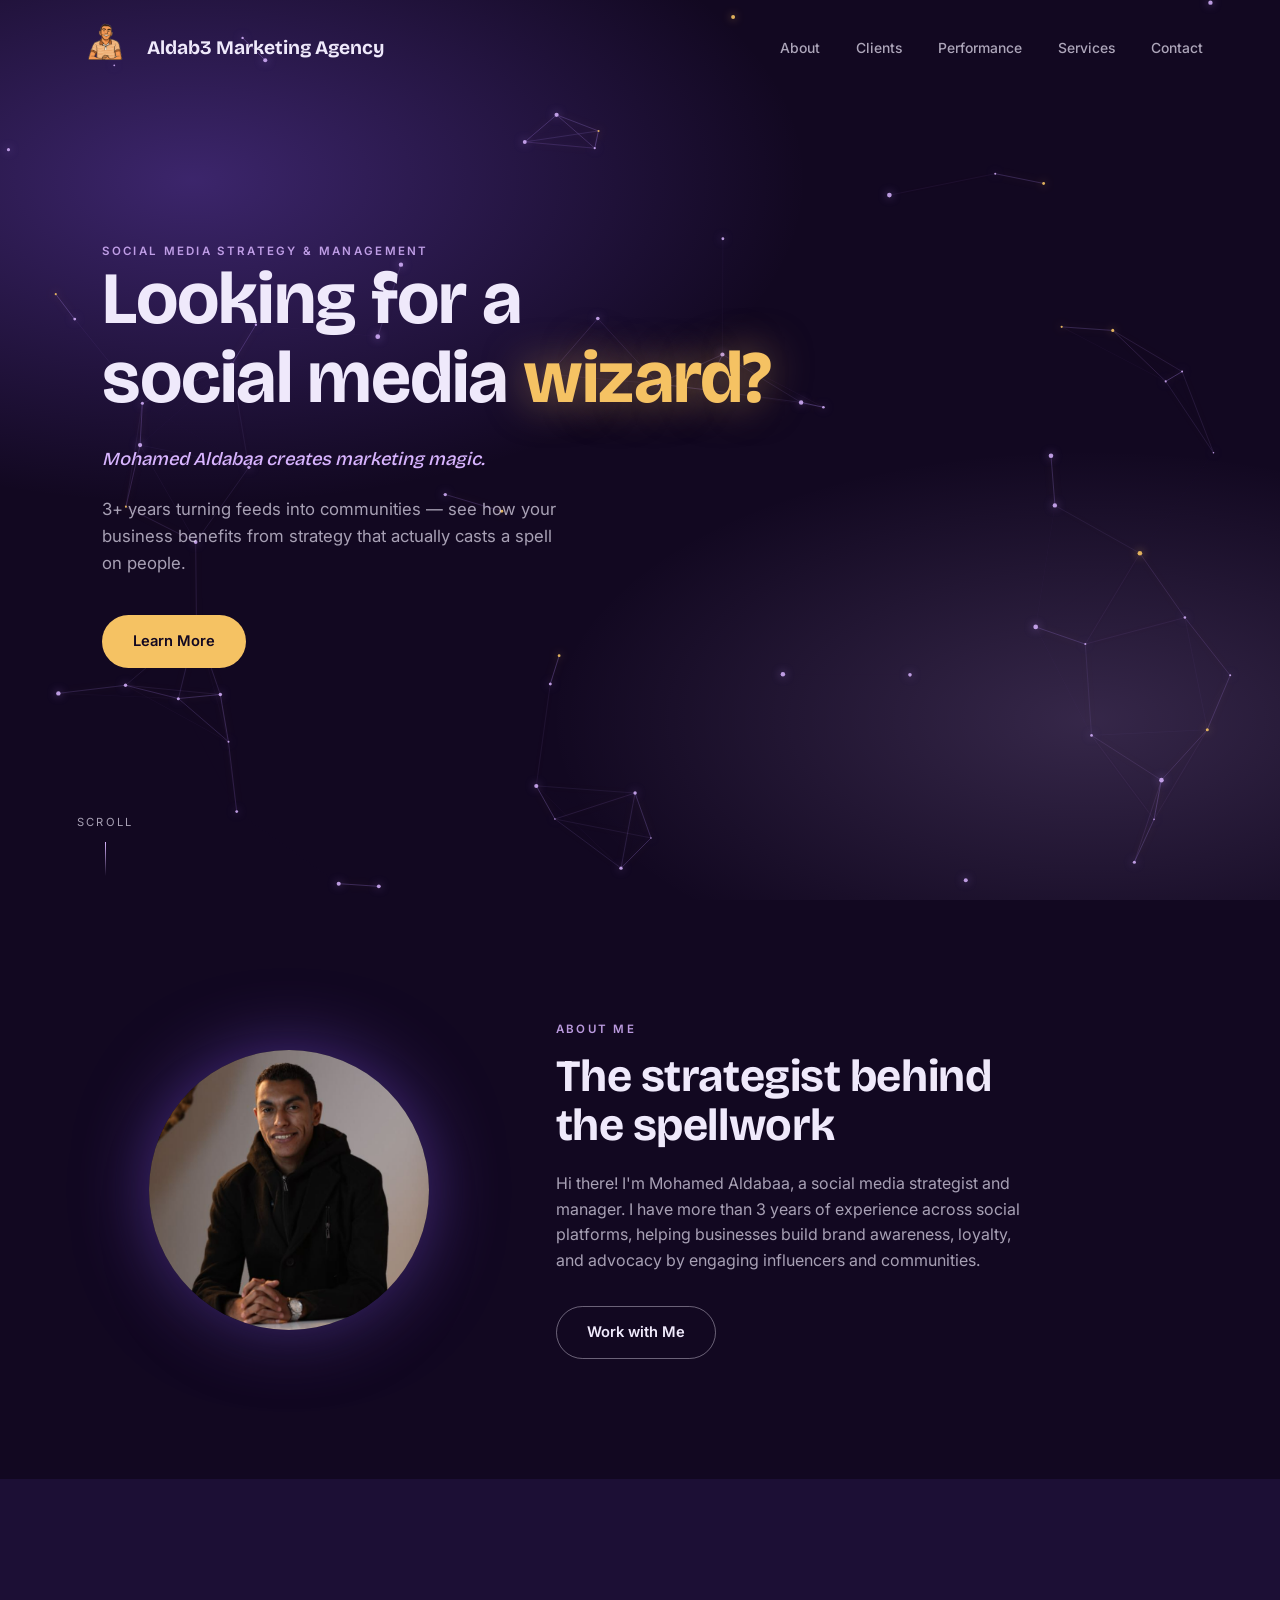
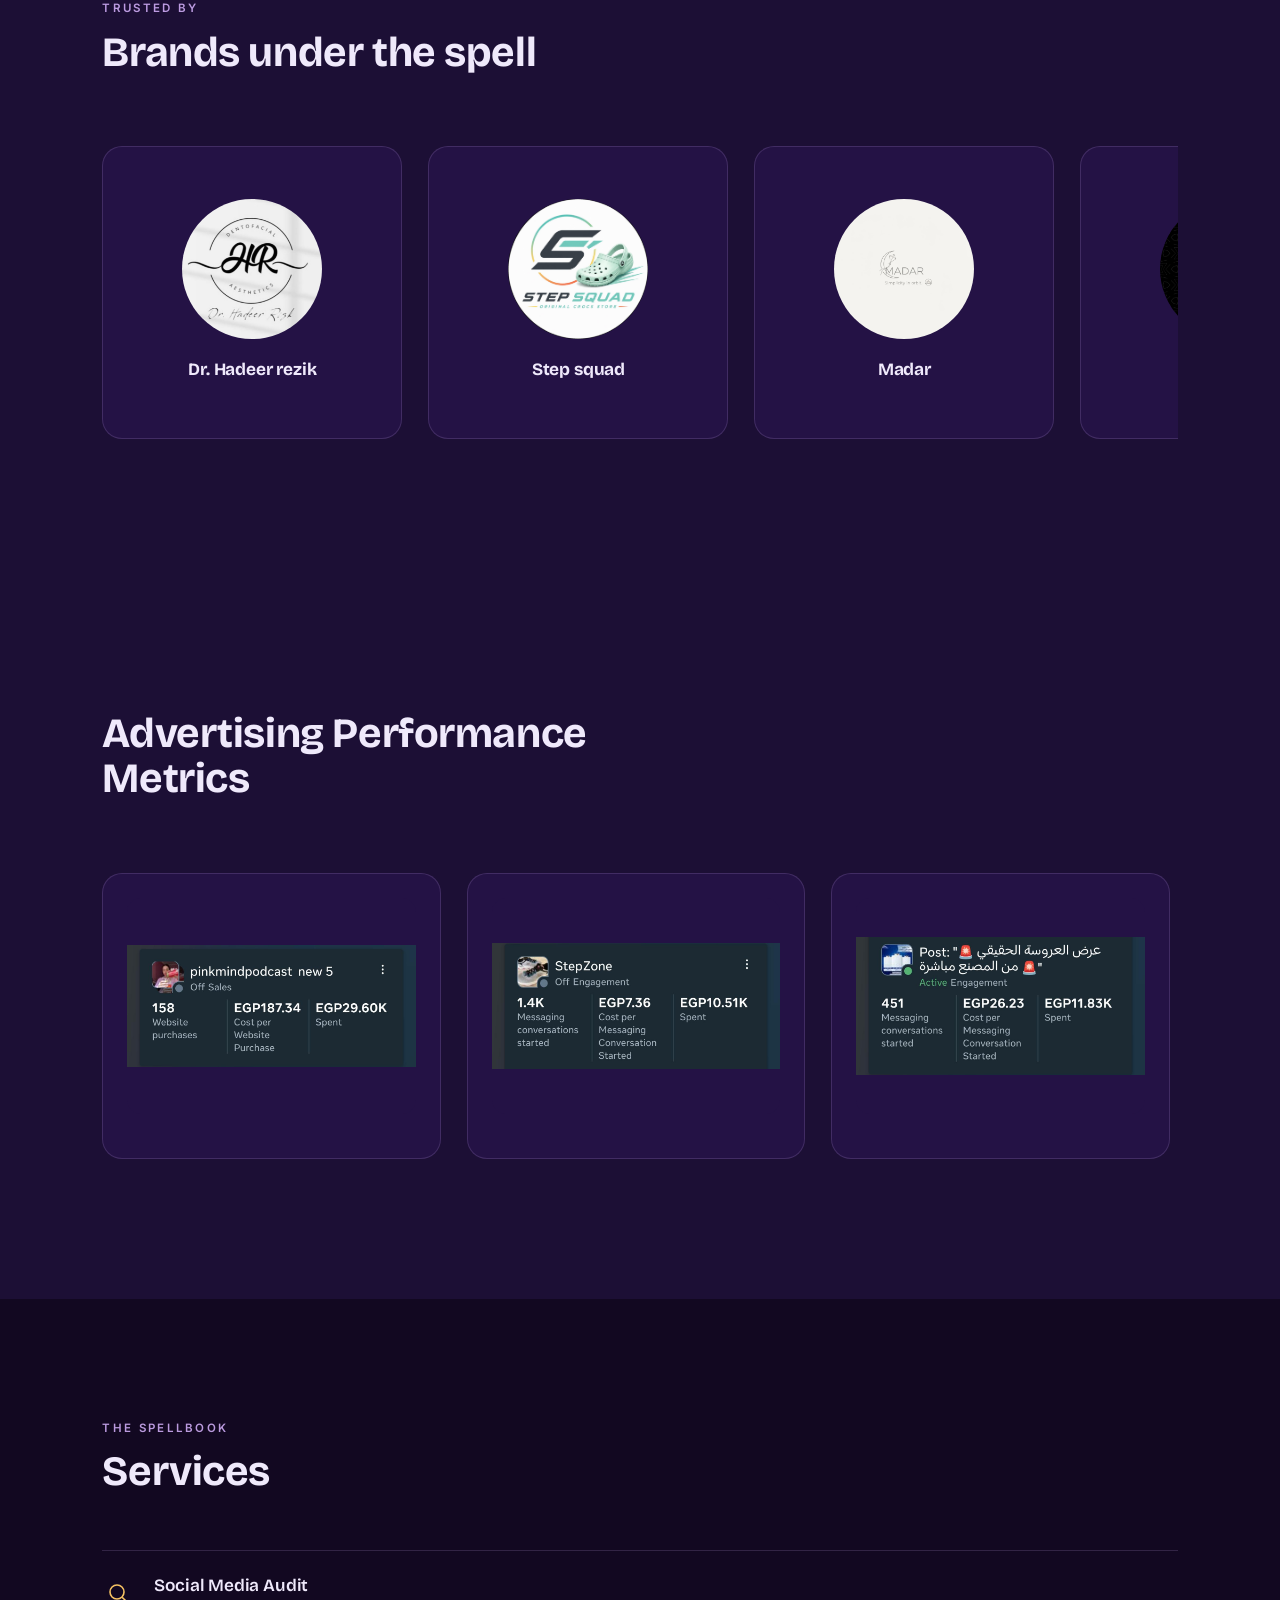
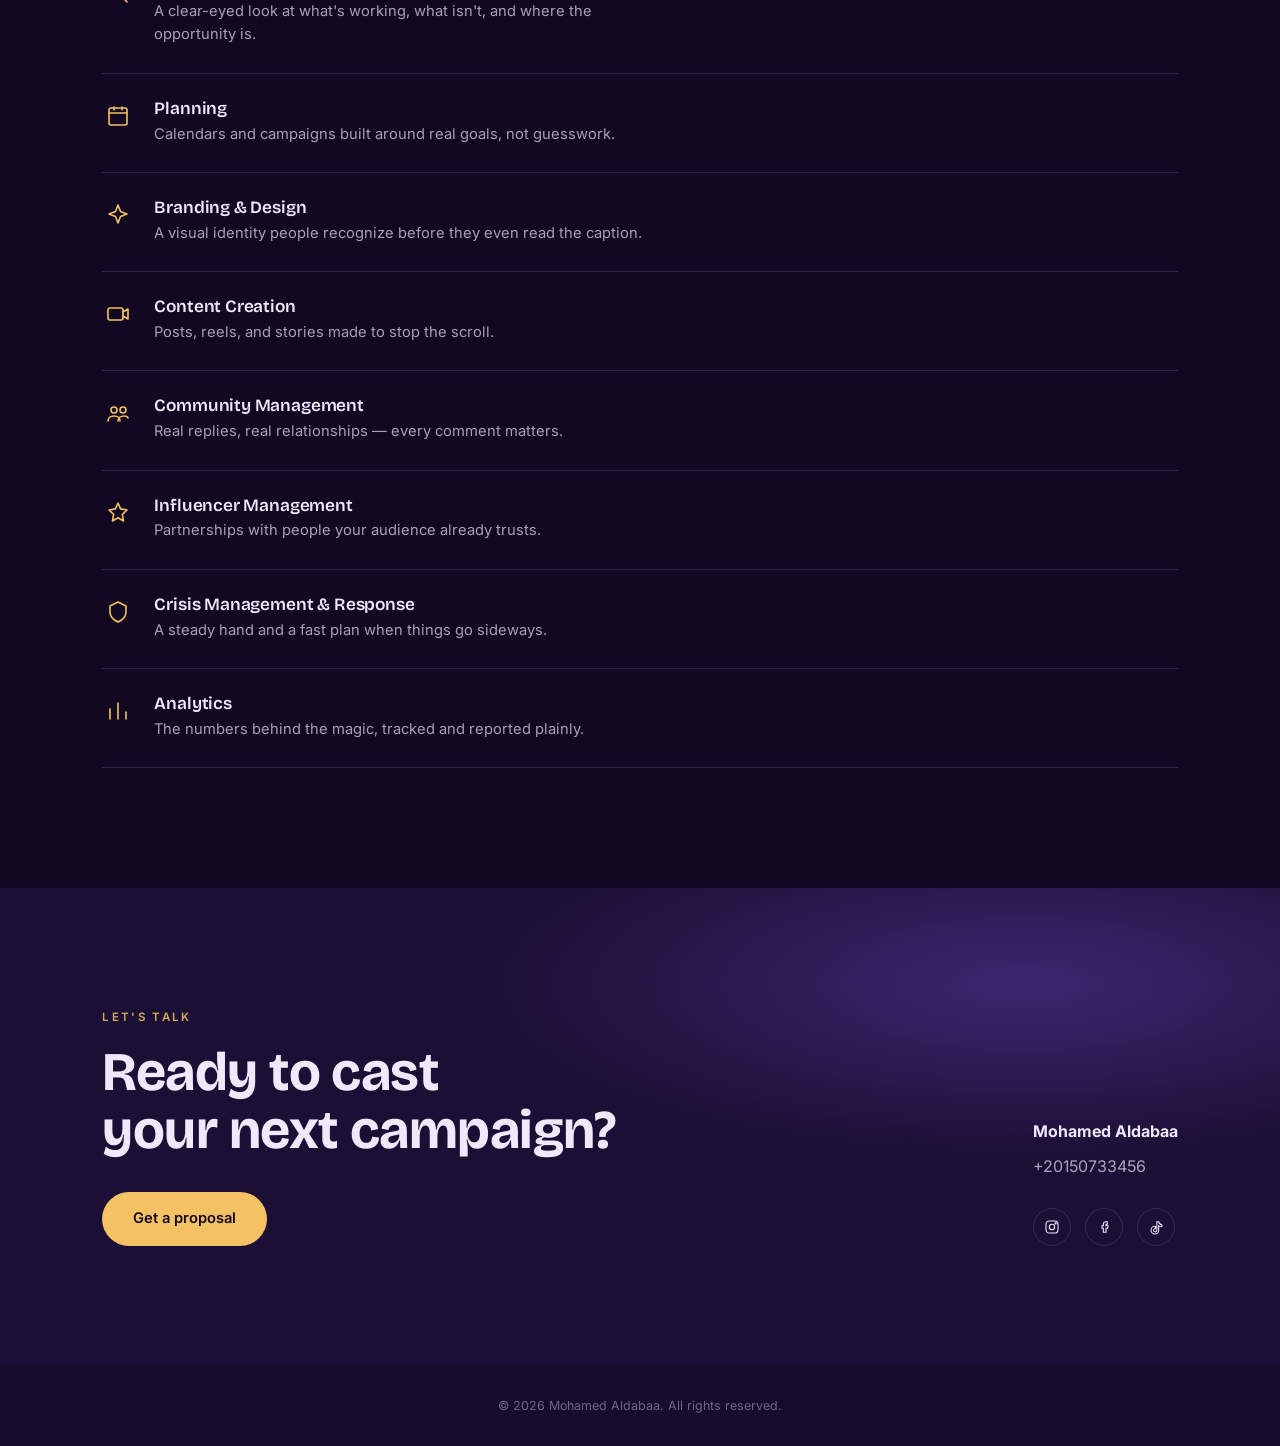
==== index.html @ 06338c3c "first commit" ====
<!DOCTYPE html>
<html lang="en">
<head>
<meta charset="UTF-8">
<meta name="viewport" content="width=device-width, initial-scale=1.0">
<title>Aldab3 Marketing Agency</title>
<link rel="preconnect" href="https://fonts.googleapis.com">
<link rel="preconnect" href="https://fonts.gstatic.com" crossorigin>
<link href="https://fonts.googleapis.com/css2?family=Bricolage+Grotesque:opsz,wght@12..96,400;12..96,500;12..96,600;12..96,700;12..96,800&family=Inter:wght@400;500;600;700&display=swap" rel="stylesheet">
<link rel="stylesheet" href="style.css">
</head>
<body>

<nav id="navbar">
  <a href="#top" class="nav-brand">
    <img src="./images/Adobe Express - file.png" alt="Aldab3 Marketing Agency logo" class="nav-logo">
    <span class="nav-name">Aldab3 Marketing Agency</span>
  </a>

  <button class="nav-toggle" id="navToggle" aria-label="Open menu" aria-expanded="false">
    <span></span><span></span><span></span>
  </button>

  <div class="nav-links" id="navLinks">
    <a href="#about">About</a>
    <a href="#clients">Clients</a>
    <a href="#Performance">Performance</a>
    <a href="#services">Services</a>
    <a href="#contact">Contact</a>
  </div>
</nav>

<!-- HERO -->
<section class="hero" id="top">
  <canvas id="constellation"></canvas>
  <div class="hero-inner">
    <div class="eyebrow">Social Media Strategy &amp; Management</div>
    <h1>Looking for a<br>social media <span class="glow">wizard?</span></h1>
    <p class="tagline">Mohamed Aldabaa creates marketing magic.</p>
    <p class="lede">3+ years turning feeds into communities — see how your business benefits from strategy that actually casts a spell on people.</p>
    <a href="#about" class="btn btn-gold">Learn More</a>
  </div>
  <div class="scroll-cue">Scroll</div>
</section>

<!-- ABOUT -->
<section class="about" id="about">
  <div class="orb-wrap">
    <img class="about-portrait" src="./images/image.png" alt="Mohamed Aldabaa">
  </div>
  <div class="about-copy">
    <div class="eyebrow eyebrow-light">About Me</div>
    <h2>The strategist behind<br>the spellwork</h2>
    <p>Hi there! I'm Mohamed Aldabaa, a social media strategist and manager. I have more than 3 years of experience across social platforms, helping businesses build brand awareness, loyalty, and advocacy by engaging influencers and communities.</p>
    <a href="#contact" class="btn btn-outline">Work with Me</a>
  </div>
</section>

<!-- CLIENTS -->
<section class="clients" id="clients">
  <div class="section-head">
    <div class="eyebrow eyebrow-light">Trusted By</div>
    <h2>Brands under the spell</h2>
  </div>
  <div class="client-grid">
    <div class="client-card">
      <img class="client-mark" src="./images/1.jpeg" alt="Dr. Hadeer Rezik">
      <h3>Dr. Hadeer rezik</h3>
    </div>
    <div class="client-card">
      <img class="client-mark" src="./images/2.jpeg" alt="Step Squad">
      <h3>Step squad</h3>
    </div>
    <div class="client-card">
      <img class="client-mark" src="./images/3.jpeg" alt="Madar">
      <h3>Madar</h3>
    </div>
    <div class="client-card">
      <img class="client-mark" src="./images/4.jpeg" alt="Tie & Suit">
      <h3>Tie & suit</h3>
    </div>
    <div class="client-card">
      <img class="client-mark" src="./images/5.jpeg" alt="Step Zone">
      <h3>Step zone</h3>
    </div>
    <div class="client-card">
      <img class="client-mark" src="./images/6.jpeg" alt="Medbox">
      <h3>Medbox</h3>
    </div>
    <div class="client-card">
      <img class="client-mark" src="./images/7.jpeg" alt="Cake Magic">
      <h3>Cake magic</h3>
    </div>
    <div class="client-card">
      <img class="client-mark" src="./images/8.jpeg" alt="Yehia Mostafa Y&M">
      <h3>Yehia mostafa y&m</h3>
    </div>
    <div class="client-card">
      <img class="client-mark" src="./images/9.jpeg" alt="Veloura">
      <h3>Veloura</h3>
    </div>
    <div class="client-card">
      <img class="client-mark" src="./images/10.jpeg" alt="ابو سمرا">
      <h3>ابو سمرا</h3>
    </div>
    <div class="client-card">
      <img class="client-mark" src="./images/11.jpeg" alt="Dr. George Gamil">
      <h3>Dr. George gamil</h3>
    </div>
    <div class="client-card">
      <img class="client-mark" src="./images/12.jpeg" alt="العالمي للاطراف الصناعية">
      <h3>العالمي للاطراف الصناعية</h3>
    </div>
    <div class="client-card">
      <img class="client-mark" src="./images/13.jpeg" alt="مسمط الجامد">
      <h3>مسمط الجامد</h3>
    </div>
    <div class="client-card">
      <img class="client-mark" src="./images/14.jpeg" alt="Sobek Foam Mattress">
      <h3>Sobek foam mattress</h3>
    </div>
    <div class="client-card">
      <img class="client-mark" src="./images/15.jpeg" alt="Warshtna">
      <h3>Warshtna</h3>
    </div>
    <div class="client-card">
      <img class="client-mark" src="./images/16.jpeg" alt="Mimi Boutique">
      <h3>mimi boutiqua</h3>
    </div>
    <div class="client-card">
      <img class="client-mark" src="./images/17.jpeg" alt="مؤسسة الالفي">
      <h3>مؤسسة الالفي</h3>
    </div>
    <div class="client-card">
      <img class="client-mark" src="./images/18.jpeg" alt="Velvet">
      <h3>velvet</h3>
    </div>
    <div class="client-card">
      <img class="client-mark" src="./images/19.jpeg" alt="Arkadaşlar Showroom">
      <h3>Arkadaşlar Showroom</h3>
    </div>
    <div class="client-card">
      <img class="client-mark" src="./images/20.jpeg" alt="New House">
      <h3>new house</h3>
    </div>
    <div class="client-card">
      <img class="client-mark" src="./images/21.jpeg" alt="Little Boutique">
      <h3>little boutique</h3>
    </div>
    <div class="client-card">
      <img class="client-mark" src="./images/22.jpeg" alt="BlinKitchen">
      <h3>BlinKitchen</h3>
    </div>
  </div>
</section>

<!-- PERFORMANCE -->
<section class="Performance" id="Performance">
  <div class="section-head">
    <h2>Advertising Performance Metrics</h2>
  </div>
  <div class="Performance-grid">
    <div class="Performance-card"><img class="Performance-mark" src="./images/p1.jpeg" alt="Performance metric 1"></div>
    <div class="Performance-card"><img class="Performance-mark" src="./images/p2.jpeg" alt="Performance metric 2"></div>
    <div class="Performance-card"><img class="Performance-mark" src="./images/p3.jpeg" alt="Performance metric 3"></div>
    <div class="Performance-card"><img class="Performance-mark" src="./images/p4.jpeg" alt="Performance metric 4"></div>
    <div class="Performance-card"><img class="Performance-mark" src="./images/p5.jpeg" alt="Performance metric 5"></div>
    <div class="Performance-card"><img class="Performance-mark" src="./images/p6.jpeg" alt="Performance metric 6"></div>
    <div class="Performance-card"><img class="Performance-mark" src="./images/p7.jpeg" alt="Performance metric 7"></div>
    <div class="Performance-card"><img class="Performance-mark" src="./images/p8.jpeg" alt="Performance metric 8"></div>
    <div class="Performance-card"><img class="Performance-mark" src="./images/p9.jpeg" alt="Performance metric 9"></div>
    <div class="Performance-card"><img class="Performance-mark" src="./images/p10.jpeg" alt="Performance metric 10"></div>
  </div>
</section>

<!-- SERVICES -->
<section class="services" id="services">
  <div class="section-head">
    <div class="eyebrow eyebrow-light">The Spellbook</div>
    <h2>Services</h2>
  </div>
  <div class="service-list">
    <div class="service-row">
      <svg viewBox="0 0 24 24" fill="none" stroke-width="1.6" stroke-linecap="round" stroke-linejoin="round"><circle cx="11" cy="11" r="7"/><path d="M21 21l-4.3-4.3"/></svg>
      <div><h4>Social Media Audit</h4><p>A clear-eyed look at what's working, what isn't, and where the opportunity is.</p></div>
    </div>
    <div class="service-row">
      <svg viewBox="0 0 24 24" fill="none" stroke-width="1.6" stroke-linecap="round" stroke-linejoin="round"><rect x="3" y="4" width="18" height="17" rx="2"/><path d="M3 9h18M8 3v3M16 3v3"/></svg>
      <div><h4>Planning</h4><p>Calendars and campaigns built around real goals, not guesswork.</p></div>
    </div>
    <div class="service-row">
      <svg viewBox="0 0 24 24" fill="none" stroke-width="1.6" stroke-linecap="round" stroke-linejoin="round"><path d="M12 2l2.5 6.5L21 11l-6.5 2.5L12 20l-2.5-6.5L3 11l6.5-2.5L12 2z"/></svg>
      <div><h4>Branding &amp; Design</h4><p>A visual identity people recognize before they even read the caption.</p></div>
    </div>
    <div class="service-row">
      <svg viewBox="0 0 24 24" fill="none" stroke-width="1.6" stroke-linecap="round" stroke-linejoin="round"><rect x="2" y="6" width="15" height="12" rx="2"/><path d="M17 10l5-3v10l-5-3"/></svg>
      <div><h4>Content Creation</h4><p>Posts, reels, and stories made to stop the scroll.</p></div>
    </div>
    <div class="service-row">
      <svg viewBox="0 0 24 24" fill="none" stroke-width="1.6" stroke-linecap="round" stroke-linejoin="round"><circle cx="8" cy="9" r="3"/><circle cx="17" cy="9" r="3"/><path d="M2 20c0-3 2.5-5 6-5s6 2 6 5M12 20c0-3 2.5-5 6-5s3.5.7 4 2"/></svg>
      <div><h4>Community Management</h4><p>Real replies, real relationships — every comment matters.</p></div>
    </div>
    <div class="service-row">
      <svg viewBox="0 0 24 24" fill="none" stroke-width="1.6" stroke-linecap="round" stroke-linejoin="round"><path d="M12 2l2.6 5.9L21 9l-4.6 4.3L17.5 20 12 16.8 6.5 20l1.1-6.7L3 9l6.4-1.1z"/></svg>
      <div><h4>Influencer Management</h4><p>Partnerships with people your audience already trusts.</p></div>
    </div>
    <div class="service-row">
      <svg viewBox="0 0 24 24" fill="none" stroke-width="1.6" stroke-linecap="round" stroke-linejoin="round"><path d="M12 2l8 4v6c0 5-3.5 8-8 10-4.5-2-8-5-8-10V6l8-4z"/></svg>
      <div><h4>Crisis Management &amp; Response</h4><p>A steady hand and a fast plan when things go sideways.</p></div>
    </div>
    <div class="service-row">
      <svg viewBox="0 0 24 24" fill="none" stroke-width="1.6" stroke-linecap="round" stroke-linejoin="round"><path d="M4 20V10M12 20V4M20 20v-7"/></svg>
      <div><h4>Analytics</h4><p>The numbers behind the magic, tracked and reported plainly.</p></div>
    </div>
  </div>
</section>

<!-- CONTACT -->
<section class="contact" id="contact">
  <div class="contact-inner">
    <div>
      <div class="eyebrow eyebrow-gold">Let's Talk</div>
      <h2>Ready to cast<br>your next campaign?</h2>
      <a href="https://wa.me/201500733464" target="_blank" rel="noopener noreferrer" class="btn btn-gold">Get a proposal</a>
    </div>
    <div class="contact-details">
      <strong>Mohamed Aldabaa</strong>
      <a href="tel:+20150733456">+20150733456</a>
      <div class="social-row">
        <a href="https://www.instagram.com/aldab3_marketing_agency?igsh=czY4cTB5dm95azB4" target="_blank" rel="noopener noreferrer" aria-label="Instagram"><svg viewBox="0 0 24 24" fill="none" stroke-width="1.6"><rect x="3" y="3" width="18" height="18" rx="5"/><circle cx="12" cy="12" r="4"/><circle cx="17.5" cy="6.5" r="1"/></svg></a>
        <a href="https://www.facebook.com/Aldab3MarketingAgency" target="_blank" rel="noopener noreferrer" aria-label="Facebook"><svg viewBox="0 0 24 24" fill="none" stroke-width="1.6"><path d="M15 8h2V4h-2a4 4 0 00-4 4v2H9v4h2v6h4v-6h2.5l.5-4H15V8z"/></svg></a>
        <a href="https://www.tiktok.com/@mohamedaldab3elmarkter?_r=1&_t=ZS-97hzvZXTB9p" target="_blank" rel="noopener noreferrer" aria-label="TikTok"><svg viewBox="0 0 24 24" fill="none" stroke-width="1.6"><path d="M16 4c.5 2.5 2.2 4.3 4.7 4.6v3.1c-1.7.1-3.3-.4-4.7-1.4v6.4a5.7 5.7 0 11-5.7-5.7c.3 0 .6 0 .9.1v3.2a2.5 2.5 0 102.1 2.5V4h2.7z"/></svg></a>
      </div>
    </div>
  </div>
</section>

<footer>© 2026 Mohamed Aldabaa. All rights reserved.</footer>

<script>
  const nav = document.getElementById('navbar');
  window.addEventListener('scroll', () => {
    if(window.scrollY > 40){ nav.classList.add('scrolled'); }
    else{ nav.classList.remove('scrolled'); }
  });

  // Constellation network — the signature hero moment
  const canvas = document.getElementById('constellation');
  const ctx = canvas.getContext('2d');
  const reduceMotion = window.matchMedia('(prefers-reduced-motion: reduce)').matches;
  let w, h, points;

  function resize(){
    w = canvas.width = canvas.offsetWidth * devicePixelRatio;
    h = canvas.height = canvas.offsetHeight * devicePixelRatio;
  }

  function initPoints(){
    // fewer particles on small/mobile screens to keep things smooth
    const isMobile = canvas.offsetWidth < 700;
    const cap = isMobile ? 30 : 70;
    const count = Math.min(cap, Math.floor((canvas.offsetWidth * canvas.offsetHeight) / 16000));
    points = Array.from({length: count}, () => ({
      x: Math.random() * w,
      y: Math.random() * h,
      vx: (Math.random() - 0.5) * 0.25 * devicePixelRatio,
      vy: (Math.random() - 0.5) * 0.25 * devicePixelRatio,
      r: (Math.random() * 1.6 + 0.8) * devicePixelRatio,
      gold: Math.random() < 0.12
    }));
  }

  function draw(){
    ctx.clearRect(0, 0, w, h);
    const linkDist = 130 * devicePixelRatio;

    for(let i = 0; i < points.length; i++){
      const p = points[i];
      if(!reduceMotion){
        p.x += p.vx; p.y += p.vy;
        if(p.x < 0 || p.x > w) p.vx *= -1;
        if(p.y < 0 || p.y > h) p.vy *= -1;
      }
      for(let j = i + 1; j < points.length; j++){
        const q = points[j];
        const dx = p.x - q.x, dy = p.y - q.y;
        const dist = Math.sqrt(dx*dx + dy*dy);
        if(dist < linkDist){
          ctx.strokeStyle = `rgba(180,140,255,${(1 - dist/linkDist) * 0.35})`;
          ctx.lineWidth = 1 * devicePixelRatio;
          ctx.beginPath();
          ctx.moveTo(p.x, p.y);
          ctx.lineTo(q.x, q.y);
          ctx.stroke();
        }
      }
    }
    for(const p of points){
      ctx.beginPath();
      ctx.arc(p.x, p.y, p.r, 0, Math.PI * 2);
      ctx.fillStyle = p.gold ? 'rgba(245,194,99,0.9)' : 'rgba(216,180,255,0.85)';
      ctx.shadowBlur = 8 * devicePixelRatio;
      ctx.shadowColor = p.gold ? 'rgba(245,194,99,0.8)' : 'rgba(180,140,255,0.8)';
      ctx.fill();
    }
    if(!reduceMotion) requestAnimationFrame(draw);
  }

  function start(){
    resize();
    initPoints();
    draw();
  }
  window.addEventListener('resize', () => { resize(); initPoints(); if(reduceMotion) draw(); });
  start();
  const navToggle = document.getElementById('navToggle');
const navLinks = document.getElementById('navLinks');

navToggle.addEventListener('click', () => {
  const isOpen = navLinks.classList.toggle('open');
  navToggle.classList.toggle('open', isOpen);
  navToggle.setAttribute('aria-expanded', isOpen);
});

// close the menu after tapping a link
navLinks.querySelectorAll('a').forEach(link => {
  link.addEventListener('click', () => {
    navLinks.classList.remove('open');
    navToggle.classList.remove('open');
    navToggle.setAttribute('aria-expanded', 'false');
  });
});
</script>

</body>
</html>
---- style.css ----
:root{
  --void:#120821;
  --void-soft:#1C0F35;
  --panel:#241245;
  --violet:#8A5CF6;
  --violet-deep:#6A3FD1;
  --orchid:#D8B4FF;
  --gold:#F5C263;
  --mist:#EFE9FB;
  --mist-dim:rgba(239,233,251,0.68);
  --hairline:rgba(216,180,255,0.16);
}

*{margin:0;padding:0;box-sizing:border-box;}
html{scroll-behavior:smooth;}

body{
  background:var(--void);
  color:var(--mist);
  font-family:'Inter', sans-serif;
  font-weight:400;
  line-height:1.6;
  overflow-x:hidden;
}

h1,h2,h3,h4{
  font-family:'Bricolage Grotesque', sans-serif;
  font-weight:700;
  line-height:1.08;
  letter-spacing:-0.01em;
  color:var(--mist);
}

a{color:inherit;text-decoration:none;}

.eyebrow{
  font-size:0.72rem;
  letter-spacing:0.2em;
  text-transform:uppercase;
  font-weight:600;
  color:var(--orchid);
  opacity:0.85;
}
.eyebrow-light{color:var(--orchid);}
.eyebrow-gold{color:var(--gold);}

.btn{
  display:inline-flex;
  align-items:center;
  gap:8px;
  padding:14px 30px;
  border-radius:100px;
  font-family:'Inter',sans-serif;
  font-weight:600;
  font-size:0.92rem;
  cursor:pointer;
  border:1.5px solid transparent;
  transition:transform 0.25s ease, box-shadow 0.25s ease, background 0.25s ease;
}
.btn:hover{transform:translateY(-2px);}
.btn-gold{
  background:var(--gold);
  color:var(--void);
}
.btn-gold:hover{box-shadow:0 12px 30px -8px rgba(245,194,99,0.55);}
.btn-outline{
  border-color:rgba(239,233,251,0.4);
  color:var(--mist);
}
.btn-outline:hover{background:var(--mist);color:var(--void);border-color:var(--mist);}

section{padding:120px 8vw;}
@media(max-width:720px){section{padding:80px 6vw;}}

/* ===== NAV ===== */
nav{
  position:fixed;
  top:0;left:0;right:0;
  z-index:100;
  display:flex;
  justify-content:space-between;
  align-items:center;
  padding:20px 6vw;
  background:rgba(18,8,33,0);
  transition:background 0.3s ease, box-shadow 0.3s ease, padding 0.3s ease;
}
nav.scrolled{
  background:rgba(18,8,33,0.88);
  backdrop-filter:blur(12px);
  box-shadow:0 1px 0 var(--hairline);
  padding:12px 6vw;
}
.nav-brand{
  display:flex;
  align-items:center;
  gap:14px;
  min-width:0; /* allows flex children to shrink instead of overflowing */
}
.nav-logo{
  height:56px;
  width:auto;
  object-fit:contain;
  flex-shrink:0;
}
.nav-name{
  font-family:'Bricolage Grotesque',sans-serif;
  font-weight:700;
  font-size:1.2rem;
  color:var(--mist);
  white-space:nowrap;
  overflow:hidden;
  text-overflow:ellipsis;
}
.nav-links{gap:36px;font-size:0.87rem;font-weight:500;display:none;}
.nav-links a{opacity:0.7;transition:opacity 0.2s;}
.nav-links a:hover{opacity:1;color:var(--orchid);}
@media(min-width:760px){.nav-links{display:flex;}}

@media(max-width:600px){
  .nav-logo{height:40px;}
  .nav-name{font-size:0.95rem;}
}

/* ===== HERO ===== */
.hero{
  position:relative;
  min-height:100vh;
  display:flex;
  flex-direction:column;
  justify-content:center;
  align-items:flex-start;
  padding-top:130px;
  background:
    radial-gradient(ellipse 80% 60% at 15% 20%, rgba(138,92,246,0.35), transparent 60%),
    radial-gradient(ellipse 70% 50% at 85% 80%, rgba(216,180,255,0.18), transparent 60%),
    var(--void);
  overflow:hidden;
}
#constellation{
  position:absolute;
  inset:0;
  width:100%;
  height:100%;
  z-index:1;
}
.hero-inner{
  position:relative;
  z-index:2;
  max-width:680px;
}
.hero h1{
  font-size:clamp(2.2rem,6vw,4.6rem);
  margin-bottom:26px;
}
.hero .glow{
  color:var(--gold);
  text-shadow:0 0 40px rgba(245,194,99,0.5);
}
.hero .tagline{
  font-family:'Bricolage Grotesque',sans-serif;
  font-weight:500;
  font-style:italic;
  font-size:1.15rem;
  color:var(--orchid);
  margin-bottom:22px;
}
.hero .lede{
  font-size:1.05rem;
  max-width:460px;
  color:var(--mist-dim);
  margin-bottom:38px;
}
.scroll-cue{
  position:absolute;
  bottom:24px;
  left:6vw;
  z-index:2;
  font-size:0.7rem;
  letter-spacing:0.2em;
  text-transform:uppercase;
  color:var(--mist-dim);
}
.scroll-cue::after{
  content:"";
  display:block;
  width:1px;height:34px;
  background:linear-gradient(var(--orchid),transparent);
  margin:10px auto 0;
}
@media(max-width:600px){
  .hero{padding-top:110px;}
  .scroll-cue{display:none;} /* saves vertical space on short mobile screens */
}

/* ===== DIVIDER STRIP ===== */
.divider-strip{
  padding:34px 8vw;
  display:flex;
  flex-wrap:wrap;
  justify-content:center;
  align-items:center;
  gap:18px;
  background:var(--void-soft);
  border-top:1px solid var(--hairline);
  border-bottom:1px solid var(--hairline);
  font-family:'Bricolage Grotesque',sans-serif;
  font-weight:600;
  font-size:0.85rem;
  letter-spacing:0.06em;
  text-transform:uppercase;
  color:var(--mist-dim);
}
.divider-strip i{color:var(--violet);font-style:normal;opacity:0.7;}
.divider-strip:empty{display:none;} /* collapses the bar when there's no content in it */

/* ===== ABOUT ===== */
.about{
  display:grid;
  grid-template-columns:0.75fr 1.25fr;
  gap:80px;
  align-items:center;
}
@media(max-width:900px){.about{grid-template-columns:1fr;gap:48px;}}

.orb-wrap{display:flex;justify-content:center;}

.about-portrait{
  width:280px;
  height:280px;
  border-radius:50%;
  object-fit:cover;
  box-shadow:0 0 80px -10px rgba(138,92,246,0.6), 0 30px 60px -20px rgba(0,0,0,0.5);
}
@media(max-width:600px){
  .about-portrait{width:200px;height:200px;}
}

.about-copy h2{font-size:clamp(1.8rem,3.6vw,2.8rem);margin:14px 0 22px;}
.about-copy p{max-width:480px;color:var(--mist-dim);margin-bottom:32px;}

/* ===== CLIENTS ===== */
.clients{background:var(--void-soft);}
.section-head{max-width:560px;margin-bottom:56px;}
.section-head h2{font-size:clamp(1.8rem,3.6vw,2.6rem);margin-top:12px;}

.client-grid{
  display:flex;
  gap:26px;
  overflow-x:auto;
  scroll-snap-type:x mandatory;
  padding:16px 4px 20px;
  -webkit-overflow-scrolling:touch;
  scrollbar-width:thin;
  scrollbar-color:var(--violet) var(--void-soft);
}
.client-grid::-webkit-scrollbar{height:8px;}
.client-grid::-webkit-scrollbar-track{background:var(--void-soft);border-radius:10px;}
.client-grid::-webkit-scrollbar-thumb{background:var(--violet);border-radius:10px;}

.client-card{
  flex:0 0 300px;
  scroll-snap-align:start;
  background:var(--panel);
  border:1px solid var(--hairline);
  border-radius:20px;
  padding:52px 32px;
  text-align:center;
  transition:transform 0.3s ease, box-shadow 0.3s ease, border-color 0.3s ease;
}
.client-card:hover{
  transform:translateY(-6px);
  border-color:rgba(216,180,255,0.4);
  box-shadow:0 24px 50px -20px rgba(138,92,246,0.45);
}

.client-mark{
  width:140px;
  height:140px;
  margin:0 auto 22px;
  border-radius:50%;
  object-fit:cover;
  display:block;
  background:linear-gradient(150deg,var(--violet),var(--violet-deep));
}
.client-card h3{font-size:1.08rem;margin-bottom:6px;}
.client-card p{font-size:0.85rem;color:var(--mist-dim);margin:0;}

@media(max-width:600px){
  .client-card{
    flex:0 0 78%;
    padding:36px 22px;
  }
  .client-mark{
    width:110px;
    height:110px;
  }
}

/* ===== PERFORMANCE ===== */
.Performance{background:var(--void-soft);}

.Performance-grid{
  display:flex;
  gap:26px;
  overflow-x:auto;
  scroll-snap-type:x mandatory;
  padding:16px 4px 20px;
  -webkit-overflow-scrolling:touch;
  scrollbar-width:thin;
  scrollbar-color:var(--violet) var(--void-soft);
}
.Performance-grid::-webkit-scrollbar{height:8px;}
.Performance-grid::-webkit-scrollbar-track{background:var(--void);border-radius:10px;}
.Performance-grid::-webkit-scrollbar-thumb{background:var(--violet);border-radius:10px;}

.Performance-card{
  flex:0 0 calc((100% - 52px) / 3);
  scroll-snap-align:start;
  background:var(--panel);
  border:1px solid var(--hairline);
  border-radius:20px;
  padding:24px;
  text-align:center;
  transition:transform 0.3s ease, box-shadow 0.3s ease, border-color 0.3s ease;
}
.Performance-card:hover{
  transform:translateY(-6px);
  border-color:rgba(216,180,255,0.4);
  box-shadow:0 24px 50px -20px rgba(138,92,246,0.45);
}
@media(max-width:900px){
  .Performance-card{flex:0 0 calc((100% - 26px) / 2);}
}
@media(max-width:600px){
  .Performance-card{flex:0 0 85%;padding:18px;}
}

.Performance-mark{
  width:100%;
  aspect-ratio:4/3;
  height:auto;
  margin:0 0 12px;
  border-radius:14px;
  object-fit:contain;
  background:var(--panel);
}
.Performance-card h3{font-size:1.08rem;margin-bottom:6px;}
.Performance-card p{font-size:0.85rem;color:var(--mist-dim);margin:0;}

/* ===== SERVICES ===== */
.service-list{
  display:flex;
  flex-direction:column;
}
.service-row{
  display:flex;
  align-items:flex-start;
  gap:24px;
  padding:26px 4px;
  border-bottom:1px solid var(--hairline);
}
.service-row:first-child{border-top:1px solid var(--hairline);}
.service-row svg{
  width:24px;height:24px;
  stroke:var(--gold);
  flex-shrink:0;
  margin-top:4px;
}
.service-row h4{font-size:1.08rem;font-weight:600;margin-bottom:4px;}
.service-row p{font-size:0.92rem;color:var(--mist-dim);max-width:520px;}

@media(max-width:600px){
  .service-row{gap:16px;padding:20px 2px;}
  .service-row svg{width:20px;height:20px;}
}

/* ===== CONTACT ===== */
.contact{
  background:
    radial-gradient(ellipse 70% 60% at 80% 20%, rgba(138,92,246,0.3), transparent 60%),
    var(--void-soft);
}
.contact-inner{
  display:flex;
  justify-content:space-between;
  align-items:flex-end;
  flex-wrap:wrap;
  gap:48px;
}
.contact h2{font-size:clamp(2rem,5vw,3.4rem);max-width:560px;margin:16px 0 32px;}
.contact-details{display:flex;flex-direction:column;gap:10px;font-size:1rem;}
.contact-details a{color:var(--mist-dim);}
.contact-details a:hover{color:var(--orchid);}
.contact-details .handle{color:var(--mist-dim);opacity:0.7;}
.social-row{display:flex;gap:14px;margin-top:18px;}
.social-row a{
  width:38px;height:38px;
  border:1.5px solid var(--hairline);
  border-radius:50%;
  display:flex;align-items:center;justify-content:center;
  transition:background 0.2s ease, border-color 0.2s ease;
}
.social-row a:hover{background:var(--orchid);border-color:var(--orchid);}
.social-row a:hover svg{stroke:var(--void);}
.social-row svg{width:16px;height:16px;stroke:var(--mist);transition:stroke 0.2s ease;}

footer{
  padding:30px 8vw;
  text-align:center;
  font-size:0.78rem;
  color:var(--mist-dim);
  opacity:0.6;
  background:var(--void-soft);
}

@media(prefers-reduced-motion:reduce){
  html{scroll-behavior:auto;}
}
.nav-toggle{
  display:flex;
  flex-direction:column;
  justify-content:center;
  gap:5px;
  width:28px;height:22px;
  background:none;
  border:none;
  cursor:pointer;
  padding:0;
}
.nav-toggle span{
  display:block;
  height:2px;
  width:100%;
  background:var(--mist);
  border-radius:2px;
  transition:transform 0.25s ease, opacity 0.25s ease;
}
.nav-toggle.open span:nth-child(1){transform:translateY(7px) rotate(45deg);}
.nav-toggle.open span:nth-child(2){opacity:0;}
.nav-toggle.open span:nth-child(3){transform:translateY(-7px) rotate(-45deg);}

.nav-links{
  gap:36px;
  font-size:0.87rem;
  font-weight:500;
  display:none;
}
@media(min-width:760px){
  .nav-links{display:flex;}
  .nav-toggle{display:none;}
}

/* mobile dropdown state */
@media(max-width:759px){
  .nav-links{
    position:fixed;
    top:0; right:0;
    height:100vh;
    width:70%;
    max-width:300px;
    background:var(--void-soft);
    flex-direction:column;
    align-items:flex-start;
    justify-content:center;
    gap:28px;
    padding:40px;
    transform:translateX(100%);
    transition:transform 0.3s ease;
    box-shadow:-10px 0 40px rgba(0,0,0,0.4);
  }
  .nav-links.open{
    display:flex;
    transform:translateX(0);
  }
  .nav-links a{font-size:1.1rem;}
}
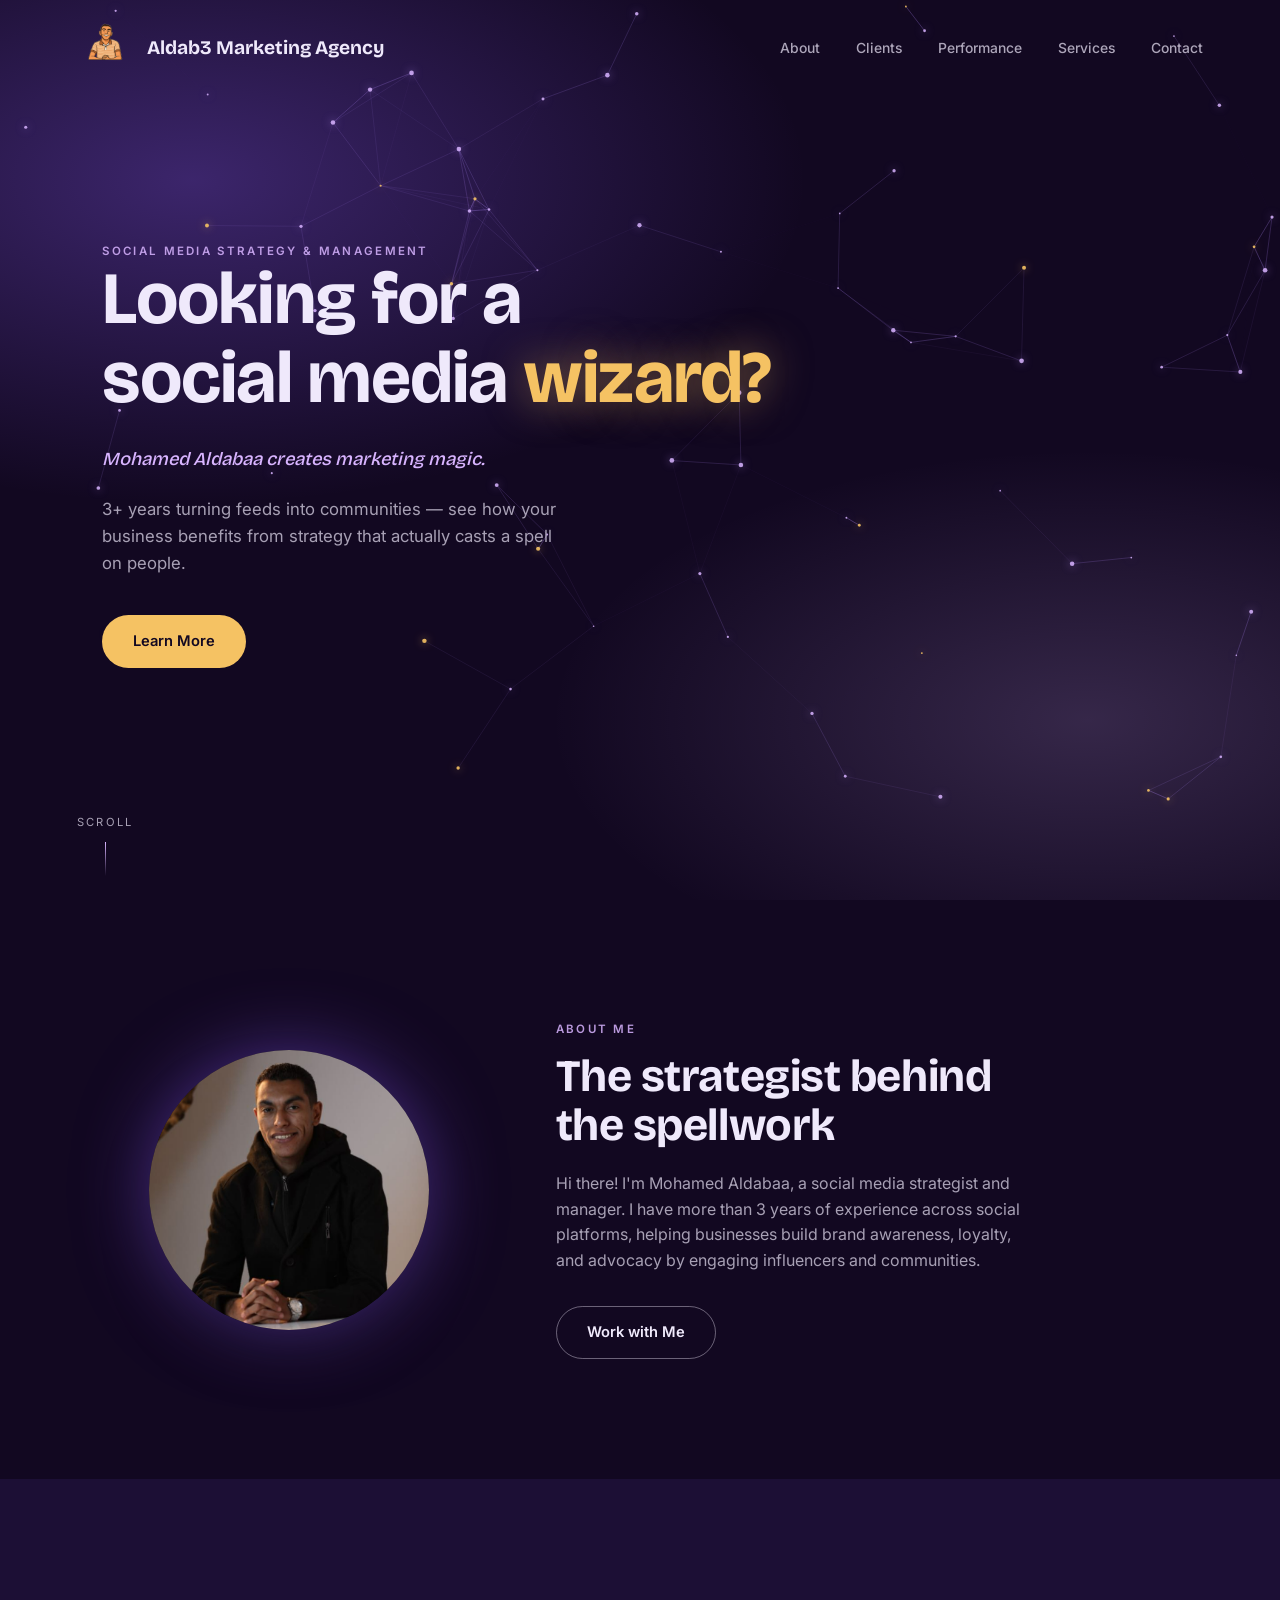
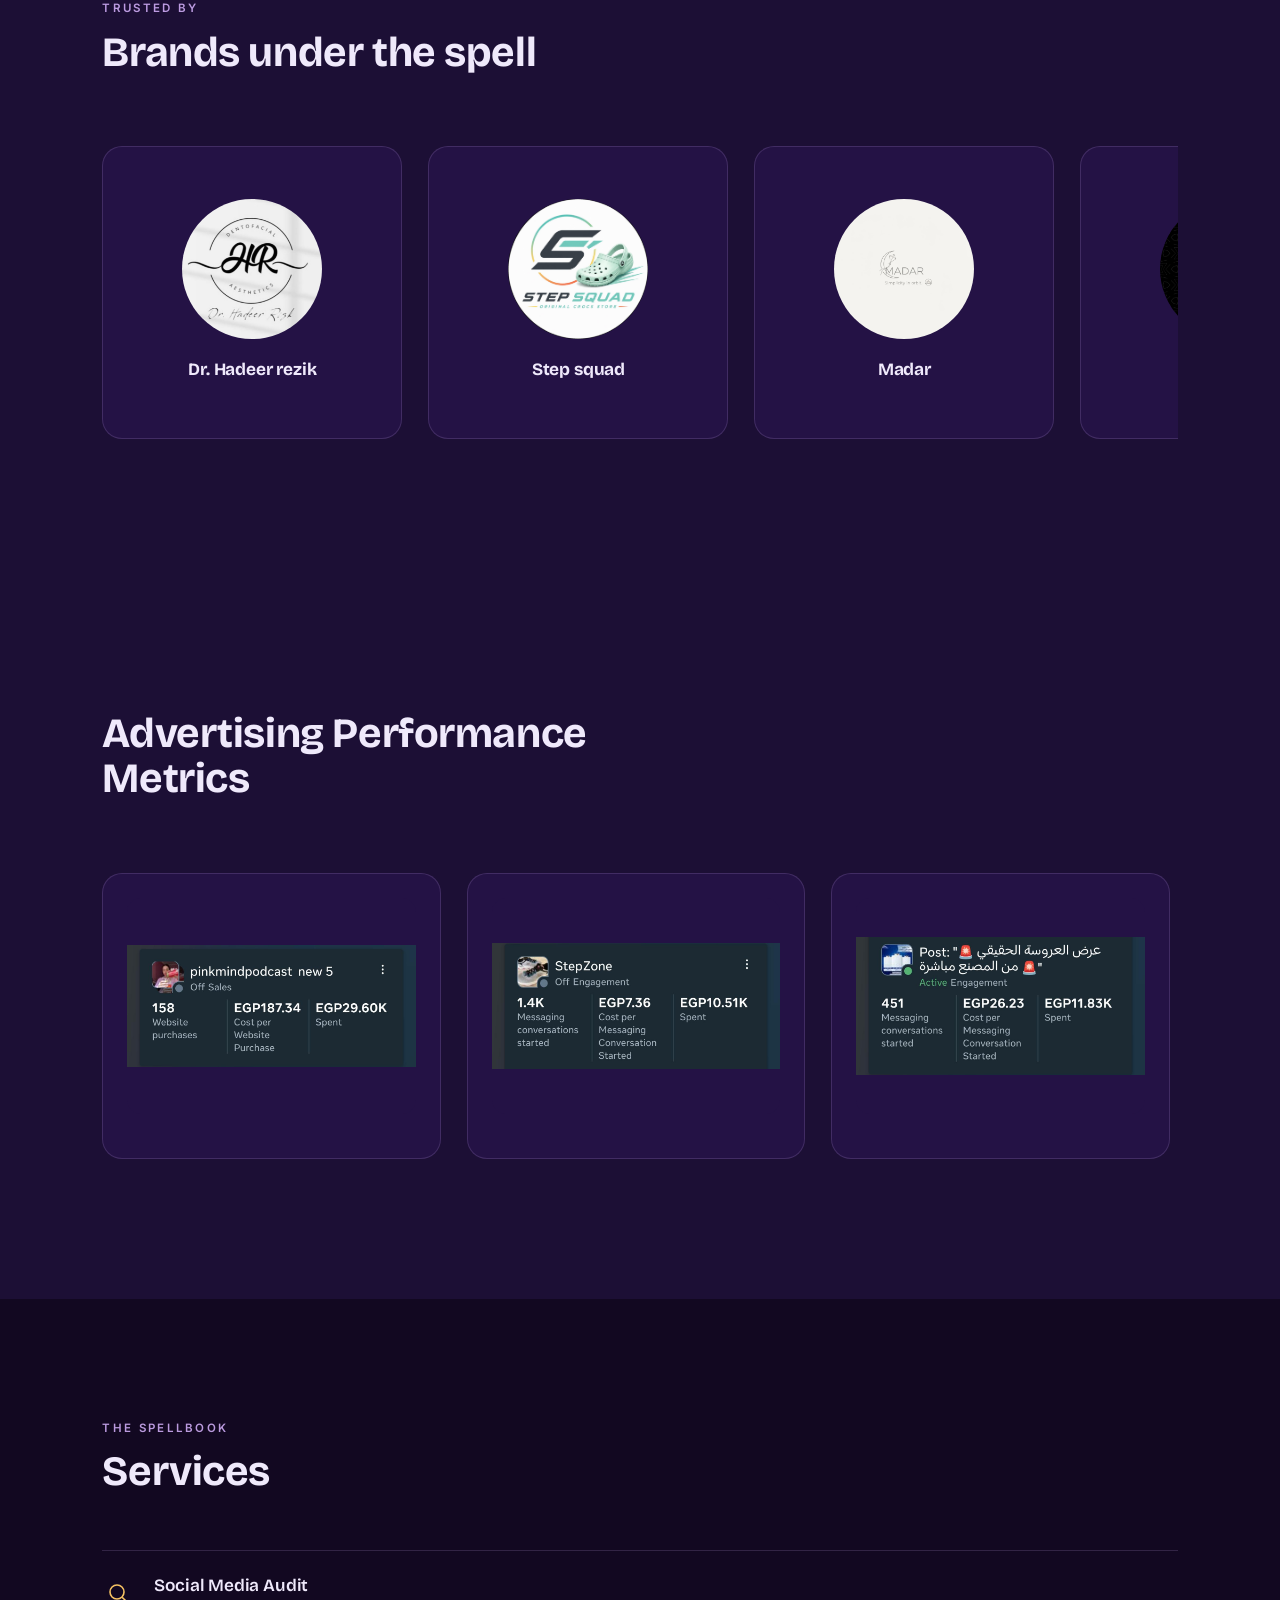
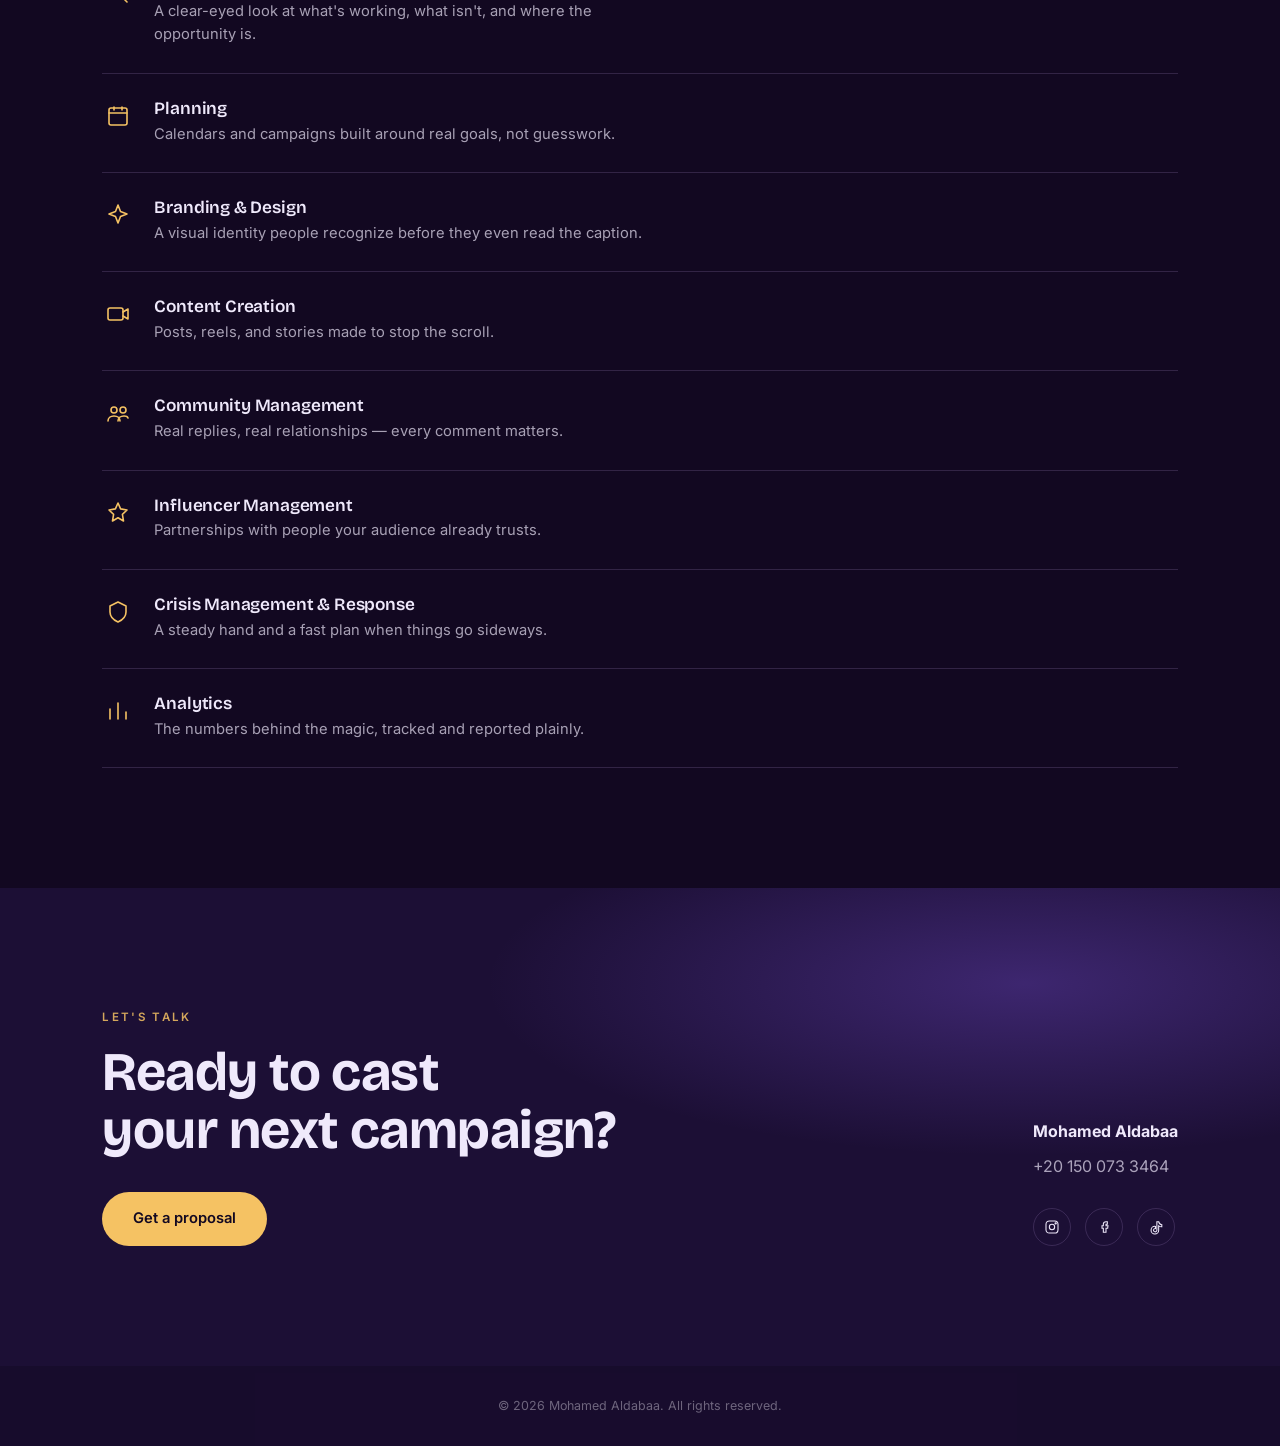
==== commit d9321b14: "phonenumber" ====
--- a/index.html
+++ b/index.html
@@ -225,7 +225,7 @@
     </div>
     <div class="contact-details">
       <strong>Mohamed Aldabaa</strong>
-      <a href="tel:+20150733456">+20150733456</a>
+      <a href="tel:+20 150 073 3464">+20 150 073 3464</a>
       <div class="social-row">
         <a href="https://www.instagram.com/aldab3_marketing_agency?igsh=czY4cTB5dm95azB4" target="_blank" rel="noopener noreferrer" aria-label="Instagram"><svg viewBox="0 0 24 24" fill="none" stroke-width="1.6"><rect x="3" y="3" width="18" height="18" rx="5"/><circle cx="12" cy="12" r="4"/><circle cx="17.5" cy="6.5" r="1"/></svg></a>
         <a href="https://www.facebook.com/Aldab3MarketingAgency" target="_blank" rel="noopener noreferrer" aria-label="Facebook"><svg viewBox="0 0 24 24" fill="none" stroke-width="1.6"><path d="M15 8h2V4h-2a4 4 0 00-4 4v2H9v4h2v6h4v-6h2.5l.5-4H15V8z"/></svg></a>
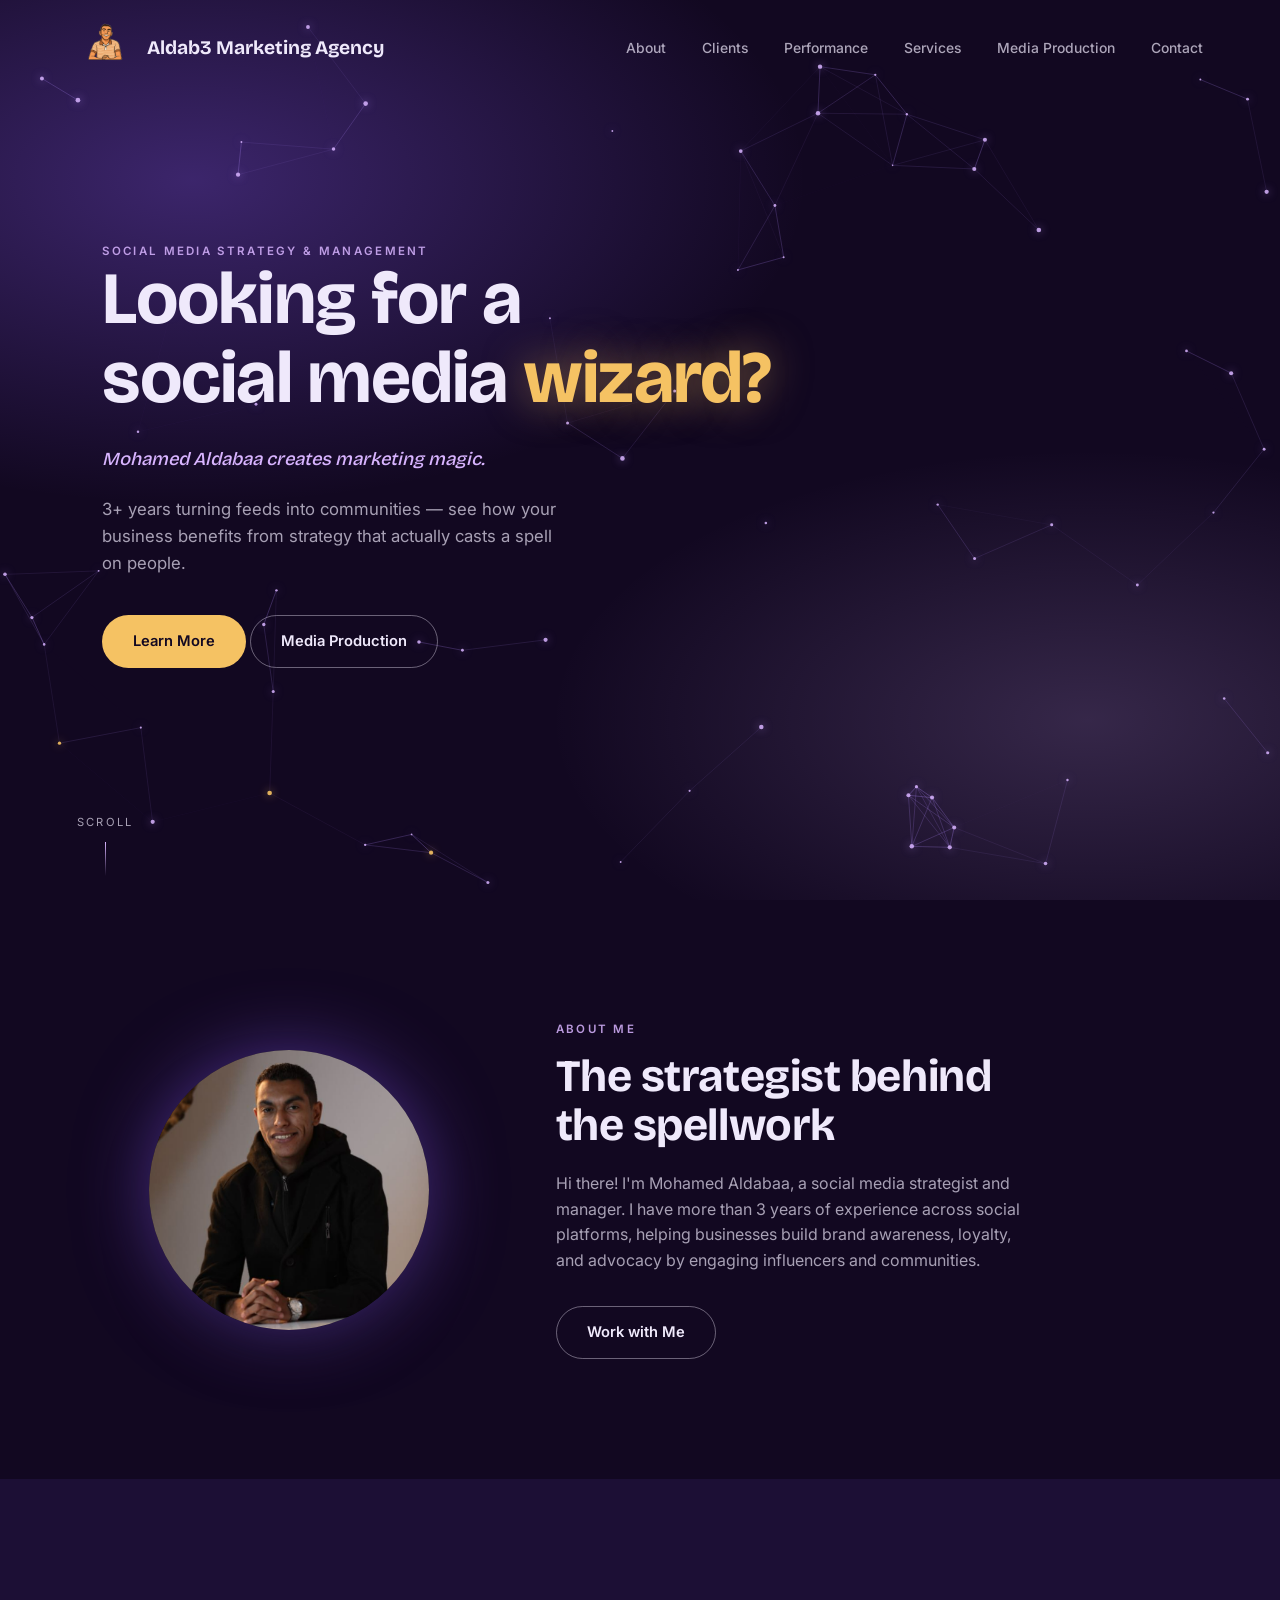
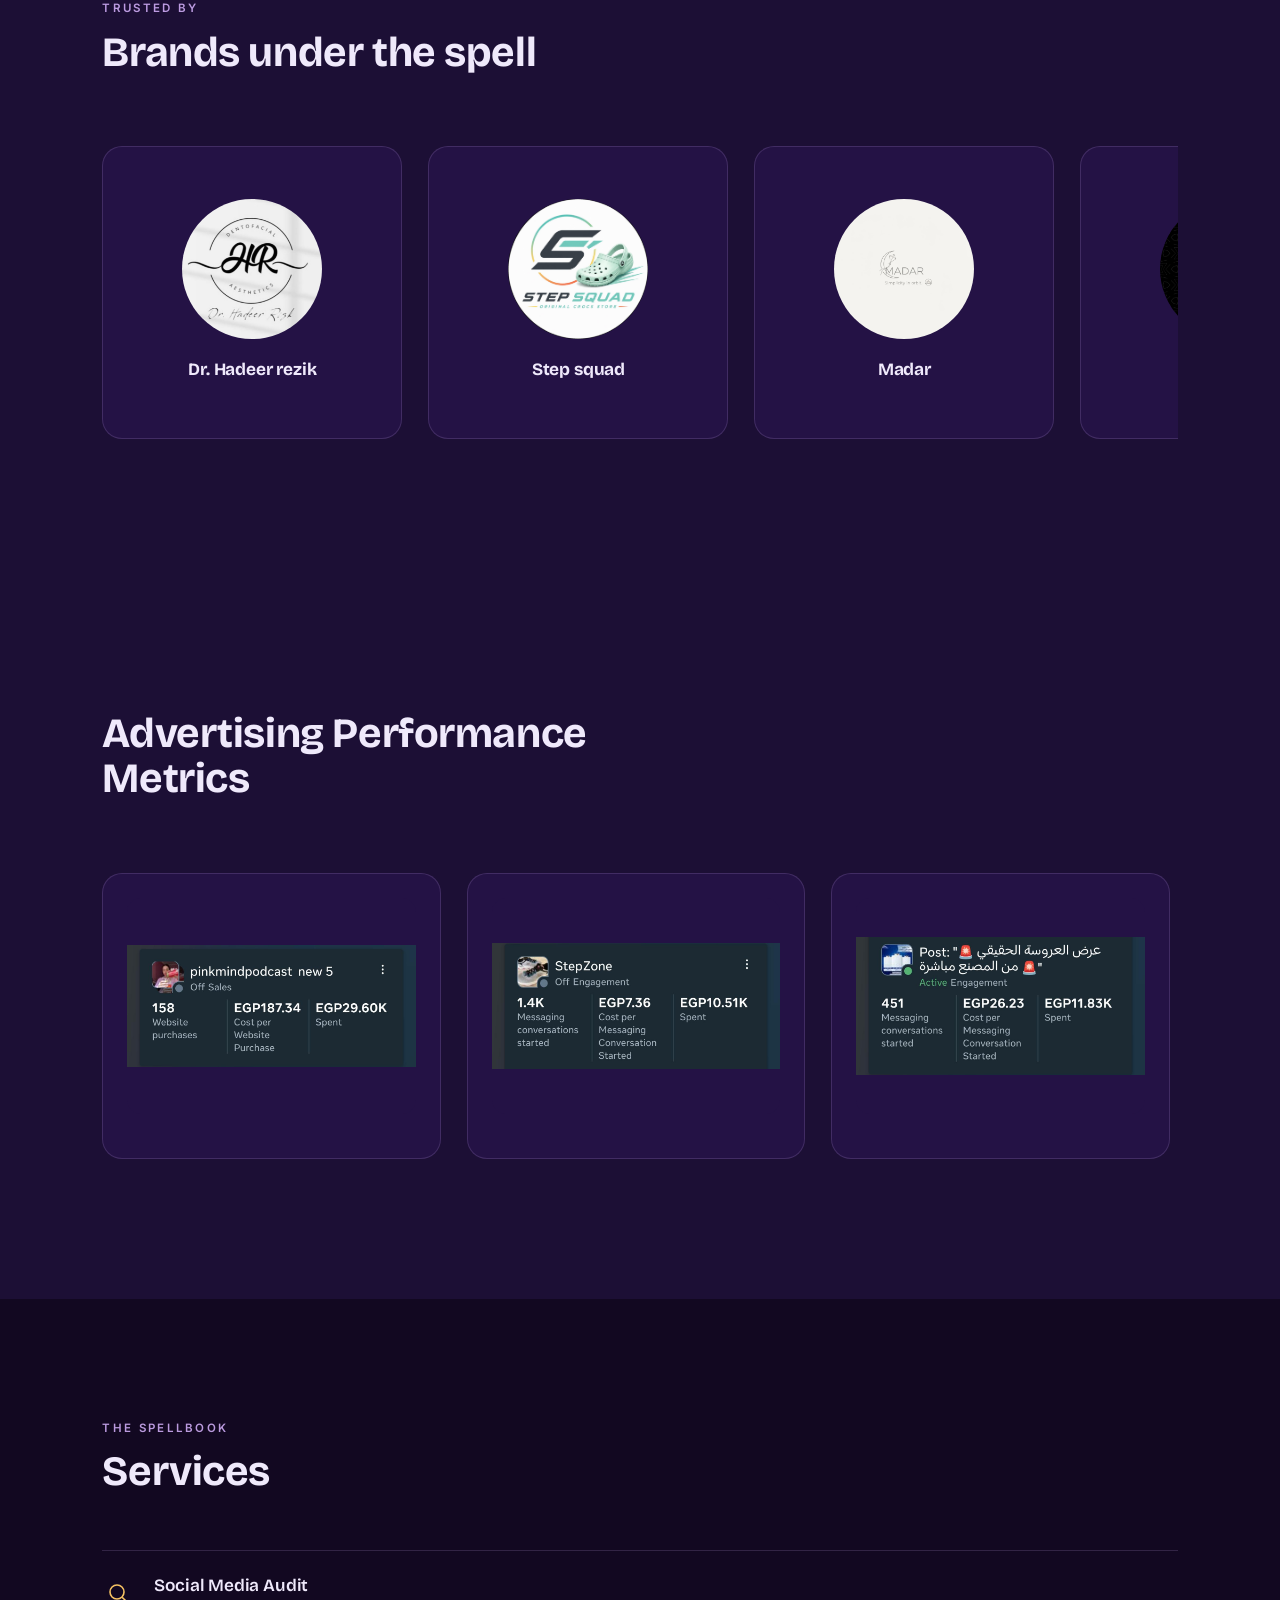
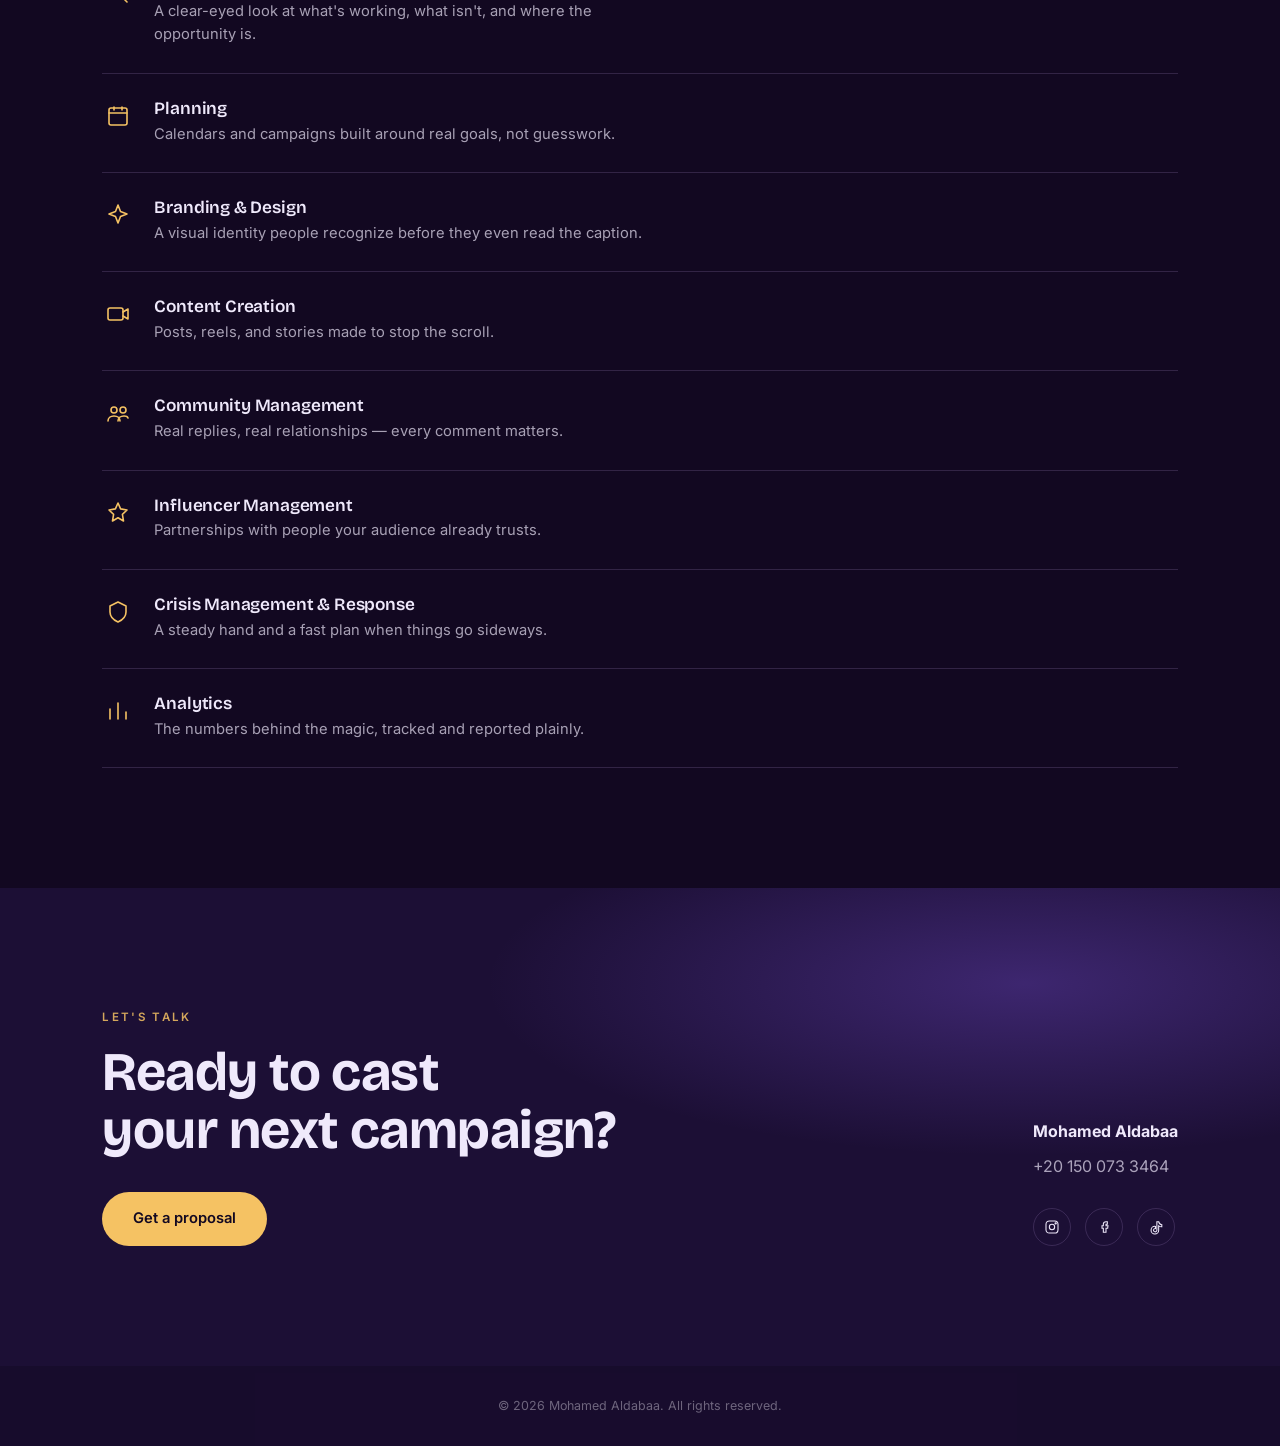
==== commit 8139be17: "Add Media Production page and related styles/scripts - Introduced a new Media Production page with n" ====
--- a/index.html
+++ b/index.html
@@ -26,6 +26,7 @@
     <a href="#clients">Clients</a>
     <a href="#Performance">Performance</a>
     <a href="#services">Services</a>
+    <a href="dabaa-media-production.html">Media Production</a>
     <a href="#contact">Contact</a>
   </div>
 </nav>
@@ -38,7 +39,10 @@
     <h1>Looking for a<br>social media <span class="glow">wizard?</span></h1>
     <p class="tagline">Mohamed Aldabaa creates marketing magic.</p>
     <p class="lede">3+ years turning feeds into communities — see how your business benefits from strategy that actually casts a spell on people.</p>
-    <a href="#about" class="btn btn-gold">Learn More</a>
+    <div class="hero-btn-row">
+      <a href="#about" class="btn btn-gold">Learn More</a>
+      <a href="dabaa-media-production.html" class="btn btn-outline">Media Production</a>
+    </div>
   </div>
   <div class="scroll-cue">Scroll</div>
 </section>
